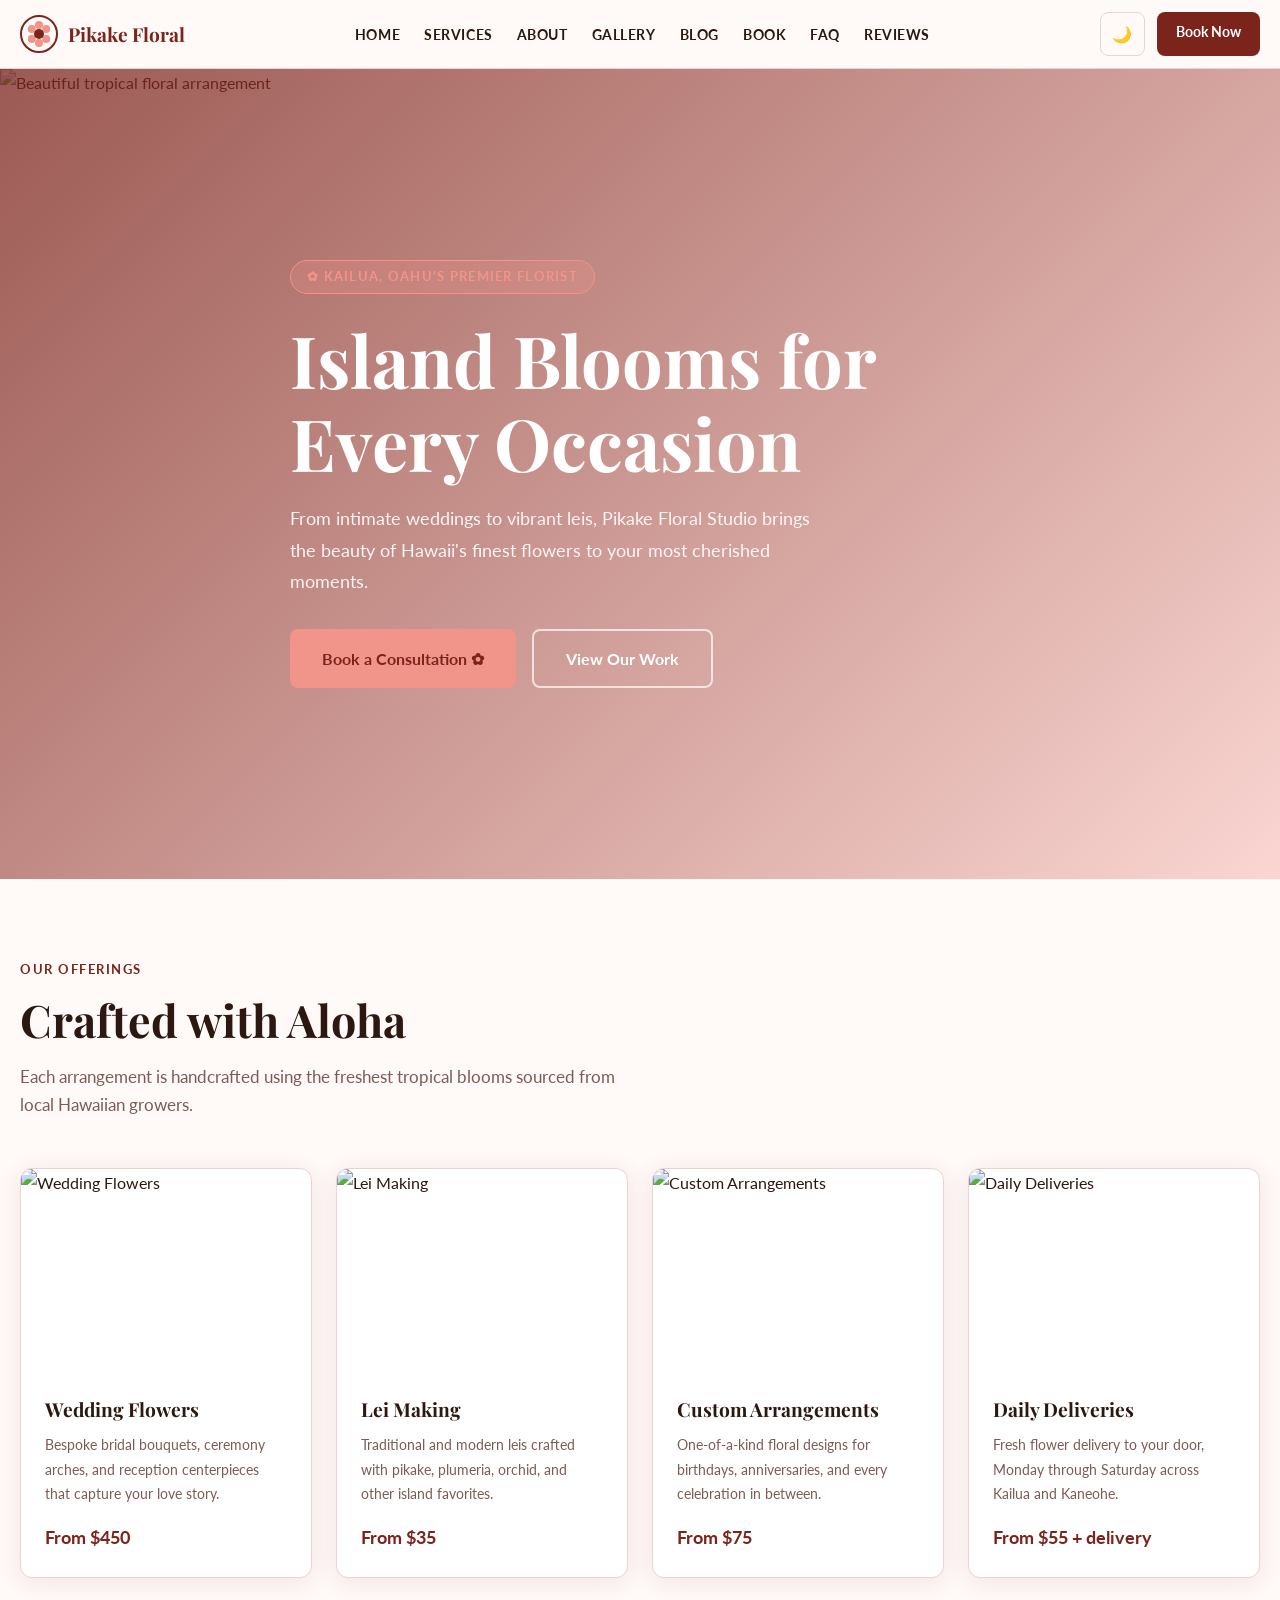
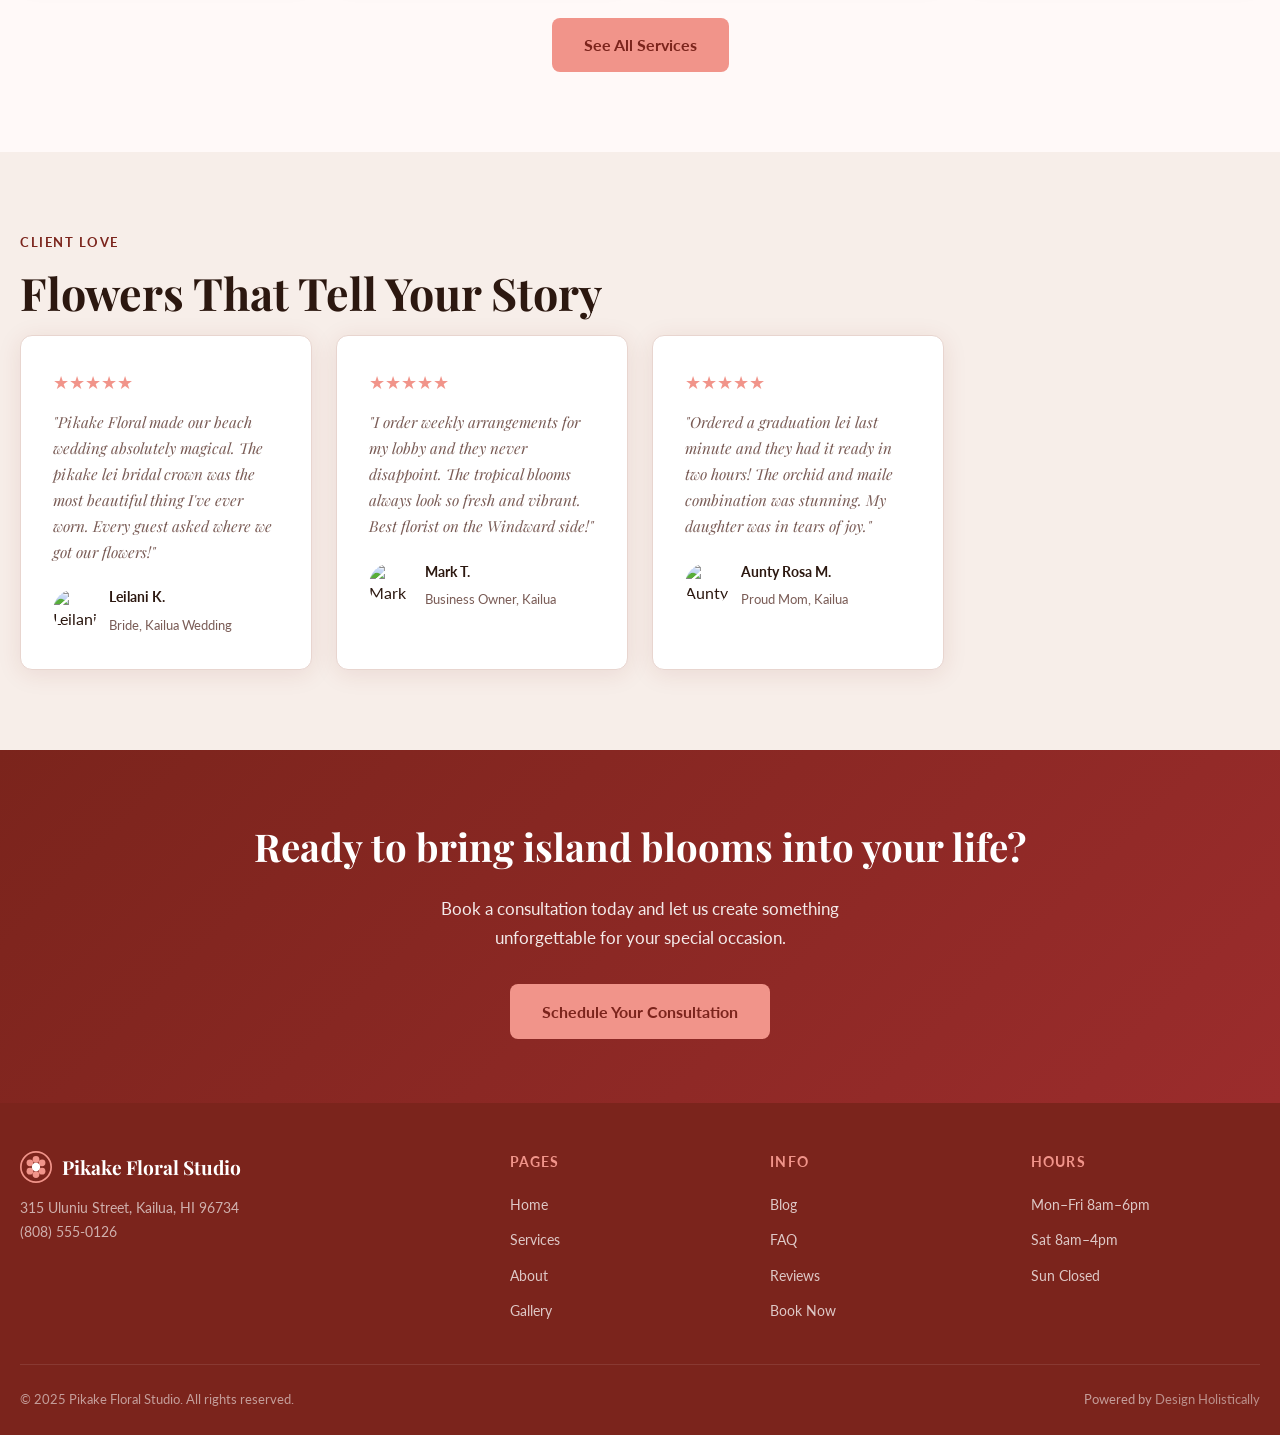
==== index.html @ 060c465a "Initial commit: Pikake Floral Studio — Hawaii sample site (Kailua, Oahu)" ====
<!DOCTYPE html>
<html lang="en" data-theme="light">
<head>
<meta charset="UTF-8"><meta name="viewport" content="width=device-width, initial-scale=1.0">
<title>Pikake Floral Studio — Island Blooms for Every Occasion | Kailua, Oahu</title>
<meta name="description" content="Pikake Floral Studio in Kailua, Oahu creates stunning wedding flowers, custom leis, event florals, and daily arrangements with aloha spirit.">
<meta property="og:title" content="Pikake Floral Studio — Island Blooms for Every Occasion">
<meta property="og:description" content="Custom floral arrangements, wedding flowers, and lei making in Kailua, Oahu.">
<meta property="og:image" content="https://picsum.photos/1200/630?random=101">
<meta property="og:type" content="website">
<link rel="stylesheet" href="css/style.css">
<script type="application/ld+json">{"@context":"https://schema.org","@type":"LocalBusiness","name":"Pikake Floral Studio","description":"Island blooms for every occasion","telephone":"(808) 555-0126","address":{"@type":"PostalAddress","streetAddress":"315 Uluniu Street","addressLocality":"Kailua","addressRegion":"HI","postalCode":"96734"},"url":"https://pikakefloralstudio.com","image":"https://picsum.photos/1200/630?random=101","priceRange":"$$"}</script>
</head>
<body>
<header class="site-header">
  <div class="header-inner">
    <a href="index.html" class="logo-wrap" aria-label="Pikake Floral Studio">
      <svg width="38" height="38" viewBox="0 0 38 38" fill="none" aria-hidden="true">
        <circle cx="19" cy="19" r="18" stroke="#7B241C" stroke-width="2"/>
        <circle cx="19" cy="10" r="4" fill="#F1948A"/>
        <circle cx="26.2" cy="14" r="4" fill="#F1948A"/>
        <circle cx="26.2" cy="24" r="4" fill="#F1948A"/>
        <circle cx="19" cy="28" r="4" fill="#F1948A"/>
        <circle cx="11.8" cy="24" r="4" fill="#F1948A"/>
        <circle cx="11.8" cy="14" r="4" fill="#F1948A"/>
        <circle cx="19" cy="19" r="5" fill="#7B241C"/>
      </svg>
      <span>Pikake Floral</span>
    </a>
    <nav>
      <ul class="nav-links" id="nav-links">
        <li><a href="index.html">Home</a></li>
        <li><a href="services.html">Services</a></li>
        <li><a href="about.html">About</a></li>
        <li><a href="gallery.html">Gallery</a></li>
        <li><a href="blog.html">Blog</a></li>
        <li><a href="booking.html">Book</a></li>
        <li><a href="faq.html">FAQ</a></li>
        <li><a href="reviews.html">Reviews</a></li>
      </ul>
    </nav>
    <div class="header-actions">
      <button id="theme-toggle" class="btn-theme" aria-label="Toggle dark mode">🌙</button>
      <a href="booking.html" class="btn-book">Book Now</a>
      <button class="hamburger" id="hamburger" aria-label="Menu" aria-expanded="false">
        <span></span><span></span><span></span>
      </button>
    </div>
  </div>
</header>

<main>
  <!-- HERO -->
  <section class="hero">
    <div class="hero-bg"><img src="https://picsum.photos/1600/900?random=102" alt="Beautiful tropical floral arrangement"></div>
    <div class="hero-overlay"></div>
    <div class="hero-content">
      <div class="hero-badge">✿ Kailua, Oahu's Premier Florist</div>
      <h1>Island Blooms for Every Occasion</h1>
      <p>From intimate weddings to vibrant leis, Pikake Floral Studio brings the beauty of Hawaii's finest flowers to your most cherished moments.</p>
      <div class="hero-cta">
        <a href="booking.html" class="btn-primary">Book a Consultation ✿</a>
        <a href="gallery.html" class="btn-secondary">View Our Work</a>
      </div>
    </div>
  </section>

  <!-- SERVICES OVERVIEW -->
  <section class="section">
    <div class="section-inner">
      <div class="section-label reveal">Our Offerings</div>
      <h2 class="section-title reveal">Crafted with Aloha</h2>
      <p class="section-sub reveal">Each arrangement is handcrafted using the freshest tropical blooms sourced from local Hawaiian growers.</p>
      <div class="services-grid">
        <div class="service-card reveal">
          <img src="https://picsum.photos/400/200?random=103" alt="Wedding Flowers">
          <div class="service-card-body">
            <h3>Wedding Flowers</h3>
            <p>Bespoke bridal bouquets, ceremony arches, and reception centerpieces that capture your love story.</p>
            <div class="service-price">From $450</div>
          </div>
        </div>
        <div class="service-card reveal">
          <img src="https://picsum.photos/400/200?random=104" alt="Lei Making">
          <div class="service-card-body">
            <h3>Lei Making</h3>
            <p>Traditional and modern leis crafted with pikake, plumeria, orchid, and other island favorites.</p>
            <div class="service-price">From $35</div>
          </div>
        </div>
        <div class="service-card reveal">
          <img src="https://picsum.photos/400/200?random=105" alt="Custom Arrangements">
          <div class="service-card-body">
            <h3>Custom Arrangements</h3>
            <p>One-of-a-kind floral designs for birthdays, anniversaries, and every celebration in between.</p>
            <div class="service-price">From $75</div>
          </div>
        </div>
        <div class="service-card reveal">
          <img src="https://picsum.photos/400/200?random=106" alt="Daily Deliveries">
          <div class="service-card-body">
            <h3>Daily Deliveries</h3>
            <p>Fresh flower delivery to your door, Monday through Saturday across Kailua and Kaneohe.</p>
            <div class="service-price">From $55 + delivery</div>
          </div>
        </div>
      </div>
      <div style="text-align:center;margin-top:2.5rem;"><a href="services.html" class="btn-primary" style="display:inline-flex;">See All Services</a></div>
    </div>
  </section>

  <!-- TESTIMONIALS -->
  <section class="section section-alt">
    <div class="section-inner">
      <div class="section-label reveal">Client Love</div>
      <h2 class="section-title reveal">Flowers That Tell Your Story</h2>
      <div class="testimonials-grid">
        <div class="testimonial-card reveal">
          <div class="stars">★★★★★</div>
          <p class="testimonial-text">"Pikake Floral made our beach wedding absolutely magical. The pikake lei bridal crown was the most beautiful thing I've ever worn. Every guest asked where we got our flowers!"</p>
          <div class="testimonial-author">
            <img src="https://picsum.photos/44/44?random=107" alt="Leilani K.">
            <div><strong>Leilani K.</strong><span>Bride, Kailua Wedding</span></div>
          </div>
        </div>
        <div class="testimonial-card reveal">
          <div class="stars">★★★★★</div>
          <p class="testimonial-text">"I order weekly arrangements for my lobby and they never disappoint. The tropical blooms always look so fresh and vibrant. Best florist on the Windward side!"</p>
          <div class="testimonial-author">
            <img src="https://picsum.photos/44/44?random=108" alt="Mark T.">
            <div><strong>Mark T.</strong><span>Business Owner, Kailua</span></div>
          </div>
        </div>
        <div class="testimonial-card reveal">
          <div class="stars">★★★★★</div>
          <p class="testimonial-text">"Ordered a graduation lei last minute and they had it ready in two hours! The orchid and maile combination was stunning. My daughter was in tears of joy."</p>
          <div class="testimonial-author">
            <img src="https://picsum.photos/44/44?random=109" alt="Aunty Rosa">
            <div><strong>Aunty Rosa M.</strong><span>Proud Mom, Kailua</span></div>
          </div>
        </div>
      </div>
    </div>
  </section>

  <!-- CTA -->
  <div class="cta-banner">
    <h2>Ready to bring island blooms into your life?</h2>
    <p>Book a consultation today and let us create something unforgettable for your special occasion.</p>
    <a href="booking.html" class="btn-primary">Schedule Your Consultation</a>
  </div>
</main>

<footer class="site-footer">
  <div class="footer-inner">
    <div class="footer-brand">
      <div class="logo-wrap" style="color:#fff;">
        <svg width="32" height="32" viewBox="0 0 38 38" fill="none"><circle cx="19" cy="19" r="18" stroke="#F1948A" stroke-width="2"/><circle cx="19" cy="10" r="4" fill="#F1948A"/><circle cx="26.2" cy="14" r="4" fill="#F1948A"/><circle cx="26.2" cy="24" r="4" fill="#F1948A"/><circle cx="19" cy="28" r="4" fill="#F1948A"/><circle cx="11.8" cy="24" r="4" fill="#F1948A"/><circle cx="11.8" cy="14" r="4" fill="#F1948A"/><circle cx="19" cy="19" r="5" fill="#fff"/></svg>
        Pikake Floral Studio
      </div>
      <p>315 Uluniu Street, Kailua, HI 96734<br>(808) 555-0126</p>
    </div>
    <div class="footer-col"><h4>Pages</h4><ul>
      <li><a href="index.html">Home</a></li>
      <li><a href="services.html">Services</a></li>
      <li><a href="about.html">About</a></li>
      <li><a href="gallery.html">Gallery</a></li>
    </ul></div>
    <div class="footer-col"><h4>Info</h4><ul>
      <li><a href="blog.html">Blog</a></li>
      <li><a href="faq.html">FAQ</a></li>
      <li><a href="reviews.html">Reviews</a></li>
      <li><a href="booking.html">Book Now</a></li>
    </ul></div>
    <div class="footer-col"><h4>Hours</h4><ul>
      <li><a href="#">Mon–Fri 8am–6pm</a></li>
      <li><a href="#">Sat 8am–4pm</a></li>
      <li><a href="#">Sun Closed</a></li>
    </ul></div>
  </div>
  <div class="footer-bottom">
    <span>© 2025 Pikake Floral Studio. All rights reserved.</span>
    <span>Powered by <a href="https://designholistically.com" target="_blank" rel="noopener">Design Holistically</a></span>
  </div>
</footer>
<button class="back-to-top" id="back-to-top" aria-label="Back to top">↑</button>
<script src="js/main.js"></script>
</body>
</html>
---- css/style.css ----
@import url('https://fonts.googleapis.com/css2?family=Playfair+Display:ital,wght@0,400;0,600;0,700;1,400&family=Lato:wght@300;400;700&display=swap');

:root {
  --primary: #7B241C;
  --accent: #F1948A;
  --bg: #FFF9F8;
  --bg2: #F7EEE9;
  --text: #2C1810;
  --text-muted: #7A5C56;
  --border: #E8D5CF;
  --white: #ffffff;
  --shadow: 0 4px 24px rgba(123,36,28,0.10);
  --radius: 12px;
  --font-heading: 'Playfair Display', serif;
  --font-body: 'Lato', sans-serif;
  --transition: all 0.3s ease;
}
[data-theme="dark"] {
  --bg: #1A0E0C;
  --bg2: #2A1814;
  --text: #F5E6E0;
  --text-muted: #C9A09A;
  --border: #4A2820;
  --white: #2A1814;
  --shadow: 0 4px 24px rgba(0,0,0,0.4);
}
*, *::before, *::after { box-sizing: border-box; margin: 0; padding: 0; }
html { scroll-behavior: smooth; font-size: 16px; }
body { font-family: var(--font-body); background: var(--bg); color: var(--text); line-height: 1.7; transition: background 0.3s, color 0.3s; }
img { max-width: 100%; display: block; }
a { color: var(--primary); text-decoration: none; }

/* HEADER */
.site-header { position: sticky; top: 0; z-index: 100; background: rgba(255,249,248,0.85); backdrop-filter: blur(12px); border-bottom: 1px solid var(--border); padding: 0 1.25rem; }
[data-theme="dark"] .site-header { background: rgba(26,14,12,0.85); }
.header-inner { max-width: 1280px; margin: 0 auto; display: flex; align-items: center; justify-content: space-between; height: 68px; }
.logo-wrap { display: flex; align-items: center; gap: 0.6rem; font-family: var(--font-heading); font-size: 1.2rem; font-weight: 700; color: var(--primary); }
.nav-links { display: flex; gap: 1.5rem; list-style: none; }
.nav-links a { font-size: 0.9rem; font-weight: 700; color: var(--text); letter-spacing: 0.04em; text-transform: uppercase; transition: color 0.2s; }
.nav-links a:hover { color: var(--primary); }
.header-actions { display: flex; align-items: center; gap: 0.75rem; }
.btn-theme { background: none; border: 1px solid var(--border); border-radius: 8px; padding: 0.4rem 0.7rem; cursor: pointer; color: var(--text); font-size: 1rem; min-width: 44px; min-height: 44px; transition: var(--transition); }
.btn-theme:hover { background: var(--bg2); }
.btn-book { background: var(--primary); color: #fff; border: none; border-radius: 8px; padding: 0.5rem 1.2rem; font-weight: 700; cursor: pointer; font-size: 0.9rem; min-height: 44px; transition: var(--transition); }
.btn-book:hover { background: var(--accent); color: var(--primary); }
.hamburger { display: none; flex-direction: column; gap: 5px; background: none; border: none; cursor: pointer; padding: 0.5rem; min-width: 44px; min-height: 44px; justify-content: center; align-items: center; }
.hamburger span { width: 24px; height: 2px; background: var(--text); border-radius: 2px; transition: var(--transition); }
@media (max-width: 768px) {
  .nav-links { display: none; flex-direction: column; position: absolute; top: 68px; left: 0; right: 0; background: var(--bg); border-bottom: 1px solid var(--border); padding: 1rem 1.25rem; gap: 0.5rem; }
  .nav-links.open { display: flex; }
  .hamburger { display: flex; }
  .btn-book { display: none; }
}

/* HERO */
.hero { position: relative; min-height: 90vh; display: flex; align-items: center; overflow: hidden; }
.hero-bg { position: absolute; inset: 0; }
.hero-bg img { width: 100%; height: 100%; object-fit: cover; }
.hero-overlay { position: absolute; inset: 0; background: linear-gradient(135deg, rgba(123,36,28,0.75) 0%, rgba(241,148,138,0.35) 100%); }
.hero-content { position: relative; z-index: 2; max-width: 1280px; margin: 0 auto; padding: 4rem 1.25rem; }
.hero-badge { display: inline-block; background: rgba(241,148,138,0.25); color: var(--accent); border: 1px solid var(--accent); border-radius: 20px; padding: 0.3rem 1rem; font-size: 0.8rem; font-weight: 700; letter-spacing: 0.1em; text-transform: uppercase; margin-bottom: 1.5rem; }
.hero h1 { font-family: var(--font-heading); font-size: clamp(2.5rem, 6vw, 4.5rem); font-weight: 700; color: #fff; line-height: 1.15; margin-bottom: 1.25rem; max-width: 700px; }
.hero p { font-size: 1.15rem; color: rgba(255,255,255,0.9); max-width: 520px; margin-bottom: 2rem; }
.hero-cta { display: flex; gap: 1rem; flex-wrap: wrap; }
.btn-primary { background: var(--accent); color: var(--primary); border: none; border-radius: 8px; padding: 0.85rem 2rem; font-weight: 700; font-size: 1rem; cursor: pointer; transition: var(--transition); min-height: 44px; display: inline-flex; align-items: center; gap: 0.5rem; }
.btn-primary:hover { background: #fff; }
.btn-secondary { background: transparent; color: #fff; border: 2px solid rgba(255,255,255,0.7); border-radius: 8px; padding: 0.85rem 2rem; font-weight: 700; font-size: 1rem; cursor: pointer; transition: var(--transition); min-height: 44px; display: inline-flex; align-items: center; }
.btn-secondary:hover { background: rgba(255,255,255,0.15); }

/* SECTIONS */
.section { padding: 5rem 1.25rem; }
.section-inner { max-width: 1280px; margin: 0 auto; }
.section-label { font-size: 0.8rem; font-weight: 700; letter-spacing: 0.12em; text-transform: uppercase; color: var(--primary); margin-bottom: 0.75rem; }
.section-title { font-family: var(--font-heading); font-size: clamp(1.8rem, 4vw, 2.8rem); font-weight: 700; color: var(--text); line-height: 1.2; margin-bottom: 1rem; }
.section-sub { font-size: 1.05rem; color: var(--text-muted); max-width: 600px; margin-bottom: 3rem; }
.section-alt { background: var(--bg2); }

/* SERVICE CARDS */
.services-grid { display: grid; grid-template-columns: repeat(auto-fill, minmax(280px, 1fr)); gap: 1.5rem; }
.service-card { background: var(--white); border: 1px solid var(--border); border-radius: var(--radius); overflow: hidden; transition: var(--transition); box-shadow: var(--shadow); }
.service-card:hover { transform: translateY(-4px); box-shadow: 0 12px 40px rgba(123,36,28,0.15); }
.service-card img { width: 100%; height: 200px; object-fit: cover; }
.service-card-body { padding: 1.5rem; }
.service-card h3 { font-family: var(--font-heading); font-size: 1.2rem; color: var(--text); margin-bottom: 0.5rem; }
.service-card p { font-size: 0.9rem; color: var(--text-muted); margin-bottom: 1rem; }
.service-price { font-size: 1.1rem; font-weight: 700; color: var(--primary); }

/* TESTIMONIALS */
.testimonials-grid { display: grid; grid-template-columns: repeat(auto-fill, minmax(280px, 1fr)); gap: 1.5rem; }
.testimonial-card { background: var(--white); border: 1px solid var(--border); border-radius: var(--radius); padding: 2rem; box-shadow: var(--shadow); }
.stars { color: var(--accent); font-size: 1.1rem; margin-bottom: 0.75rem; }
.testimonial-text { font-style: italic; color: var(--text-muted); font-size: 0.95rem; margin-bottom: 1.25rem; font-family: var(--font-heading); }
.testimonial-author { display: flex; align-items: center; gap: 0.75rem; }
.testimonial-author img { width: 44px; height: 44px; border-radius: 50%; object-fit: cover; }
.testimonial-author strong { display: block; font-size: 0.9rem; color: var(--text); }
.testimonial-author span { font-size: 0.8rem; color: var(--text-muted); }

/* CTA BANNER */
.cta-banner { background: linear-gradient(135deg, var(--primary), #9B2C2C); color: #fff; padding: 4rem 1.25rem; text-align: center; }
.cta-banner h2 { font-family: var(--font-heading); font-size: clamp(1.8rem, 3vw, 2.5rem); margin-bottom: 1rem; }
.cta-banner p { font-size: 1.05rem; opacity: 0.9; margin-bottom: 2rem; max-width: 500px; margin-left: auto; margin-right: auto; }

/* GALLERY */
.gallery-grid { display: grid; grid-template-columns: repeat(2, 1fr); gap: 1rem; }
@media (min-width: 768px) { .gallery-grid { grid-template-columns: repeat(3, 1fr); } }
@media (min-width: 1280px) { .gallery-grid { grid-template-columns: repeat(4, 1fr); } }
.gallery-item { border-radius: var(--radius); overflow: hidden; aspect-ratio: 1; cursor: pointer; }
.gallery-item img { width: 100%; height: 100%; object-fit: cover; transition: transform 0.4s; }
.gallery-item:hover img { transform: scale(1.05); }

/* BLOG */
.blog-grid { display: grid; grid-template-columns: repeat(auto-fill, minmax(300px, 1fr)); gap: 1.5rem; }
.blog-card { background: var(--white); border: 1px solid var(--border); border-radius: var(--radius); overflow: hidden; transition: var(--transition); box-shadow: var(--shadow); }
.blog-card:hover { transform: translateY(-3px); }
.blog-card img { width: 100%; height: 200px; object-fit: cover; }
.blog-card-body { padding: 1.5rem; }
.blog-tag { font-size: 0.75rem; font-weight: 700; letter-spacing: 0.1em; text-transform: uppercase; color: var(--primary); margin-bottom: 0.5rem; }
.blog-card h3 { font-family: var(--font-heading); font-size: 1.1rem; color: var(--text); margin-bottom: 0.5rem; line-height: 1.3; }
.blog-card p { font-size: 0.9rem; color: var(--text-muted); margin-bottom: 1rem; }
.blog-meta { font-size: 0.8rem; color: var(--text-muted); }
.read-more { color: var(--primary); font-weight: 700; font-size: 0.9rem; }
.read-more:hover { color: var(--accent); }

/* BLOG POST */
.blog-post { max-width: 760px; margin: 0 auto; padding: 3rem 1.25rem; }
.blog-post h1 { font-family: var(--font-heading); font-size: clamp(1.8rem, 4vw, 2.8rem); color: var(--text); margin-bottom: 1rem; line-height: 1.25; }
.blog-post .meta { font-size: 0.85rem; color: var(--text-muted); margin-bottom: 2rem; }
.blog-post img { border-radius: var(--radius); margin: 2rem 0; width: 100%; height: 400px; object-fit: cover; }
.blog-post h2 { font-family: var(--font-heading); font-size: 1.6rem; color: var(--text); margin: 2rem 0 0.75rem; }
.blog-post p { font-size: 1.05rem; color: var(--text-muted); margin-bottom: 1.25rem; }
.blog-post ul { margin: 1rem 0 1.5rem 1.5rem; color: var(--text-muted); }
.blog-post ul li { margin-bottom: 0.5rem; }

/* BOOKING FORM */
.booking-section { max-width: 680px; margin: 0 auto; padding: 3rem 1.25rem; }
.step-indicator { display: flex; gap: 0.5rem; margin-bottom: 2.5rem; }
.step { flex: 1; height: 4px; border-radius: 2px; background: var(--border); transition: var(--transition); }
.step.active { background: var(--primary); }
.step.done { background: var(--accent); }
.form-group { margin-bottom: 1.5rem; }
.form-group label { display: block; font-weight: 700; font-size: 0.9rem; margin-bottom: 0.5rem; color: var(--text); }
.form-group input, .form-group select, .form-group textarea { width: 100%; padding: 0.75rem 1rem; border: 1px solid var(--border); border-radius: 8px; font-family: var(--font-body); font-size: 1rem; background: var(--bg); color: var(--text); transition: border-color 0.2s; min-height: 44px; }
.form-group input:focus, .form-group select:focus, .form-group textarea:focus { outline: none; border-color: var(--primary); }
.form-group textarea { min-height: 120px; resize: vertical; }
.form-nav { display: flex; gap: 1rem; justify-content: space-between; margin-top: 2rem; }
.booking-step { display: none; }
.booking-step.active { display: block; }
.service-option { border: 2px solid var(--border); border-radius: var(--radius); padding: 1.25rem; cursor: pointer; transition: var(--transition); margin-bottom: 0.75rem; }
.service-option:hover, .service-option.selected { border-color: var(--primary); background: rgba(123,36,28,0.05); }
.service-option h3 { font-family: var(--font-heading); font-size: 1rem; color: var(--text); }
.service-option p { font-size: 0.85rem; color: var(--text-muted); }
.confirmation-box { background: var(--bg2); border: 1px solid var(--border); border-radius: var(--radius); padding: 2rem; text-align: center; }
.confirmation-box .check { font-size: 3rem; margin-bottom: 1rem; }
.confirmation-box h2 { font-family: var(--font-heading); font-size: 1.8rem; color: var(--primary); margin-bottom: 0.5rem; }

/* ADMIN */
.admin-login { max-width: 400px; margin: 6rem auto; padding: 0 1.25rem; }
.admin-card { background: var(--white); border: 1px solid var(--border); border-radius: var(--radius); padding: 2.5rem; box-shadow: var(--shadow); }
.admin-card h1 { font-family: var(--font-heading); font-size: 1.8rem; color: var(--text); margin-bottom: 0.5rem; }
.admin-card p { font-size: 0.9rem; color: var(--text-muted); margin-bottom: 2rem; }
.admin-dash { display: none; max-width: 1200px; margin: 0 auto; padding: 2rem 1.25rem; }
.stats-grid { display: grid; grid-template-columns: repeat(2, 1fr); gap: 1rem; margin-bottom: 2rem; }
@media (min-width: 768px) { .stats-grid { grid-template-columns: repeat(4, 1fr); } }
.stat-card { background: var(--white); border: 1px solid var(--border); border-radius: var(--radius); padding: 1.5rem; text-align: center; box-shadow: var(--shadow); }
.stat-card .stat-num { font-family: var(--font-heading); font-size: 2.2rem; font-weight: 700; color: var(--primary); }
.stat-card .stat-label { font-size: 0.85rem; color: var(--text-muted); margin-top: 0.25rem; }
.admin-table-wrap { background: var(--white); border: 1px solid var(--border); border-radius: var(--radius); padding: 1.5rem; box-shadow: var(--shadow); margin-bottom: 1.5rem; overflow-x: auto; }
.admin-table-wrap h2 { font-family: var(--font-heading); font-size: 1.2rem; margin-bottom: 1rem; color: var(--text); }
table { width: 100%; border-collapse: collapse; font-size: 0.9rem; }
th { text-align: left; padding: 0.6rem 0.75rem; background: var(--bg2); font-weight: 700; font-size: 0.8rem; text-transform: uppercase; letter-spacing: 0.05em; color: var(--text-muted); }
td { padding: 0.7rem 0.75rem; border-top: 1px solid var(--border); color: var(--text); }
.badge { display: inline-block; padding: 0.2rem 0.6rem; border-radius: 12px; font-size: 0.75rem; font-weight: 700; }
.badge-green { background: #D1FAE5; color: #065F46; }
.badge-yellow { background: #FEF3C7; color: #92400E; }
.badge-red { background: #FEE2E2; color: #991B1B; }

/* FAQ */
.faq-list { max-width: 760px; margin: 0 auto; }
.faq-item { border-bottom: 1px solid var(--border); }
.faq-question { width: 100%; background: none; border: none; text-align: left; padding: 1.25rem 0; font-family: var(--font-heading); font-size: 1.05rem; color: var(--text); cursor: pointer; display: flex; justify-content: space-between; align-items: center; gap: 1rem; min-height: 44px; }
.faq-question:hover { color: var(--primary); }
.faq-icon { font-size: 1.2rem; color: var(--primary); flex-shrink: 0; transition: transform 0.3s; }
.faq-answer { font-size: 0.95rem; color: var(--text-muted); padding-bottom: 1.25rem; display: none; }
.faq-answer.open { display: block; }
.faq-icon.open { transform: rotate(45deg); }

/* REVIEWS */
.reviews-grid { display: grid; grid-template-columns: repeat(auto-fill, minmax(280px, 1fr)); gap: 1.5rem; }
.review-card { background: var(--white); border: 1px solid var(--border); border-radius: var(--radius); padding: 1.75rem; box-shadow: var(--shadow); }

/* ABOUT */
.team-grid { display: grid; grid-template-columns: repeat(auto-fill, minmax(220px, 1fr)); gap: 1.5rem; }
.team-card { text-align: center; }
.team-card img { width: 120px; height: 120px; border-radius: 50%; margin: 0 auto 1rem; object-fit: cover; border: 3px solid var(--accent); }
.team-card h3 { font-family: var(--font-heading); font-size: 1rem; color: var(--text); }
.team-card p { font-size: 0.85rem; color: var(--text-muted); }
.values-grid { display: grid; grid-template-columns: repeat(auto-fill, minmax(220px, 1fr)); gap: 1.5rem; margin-top: 2rem; }
.value-card { background: var(--white); border: 1px solid var(--border); border-radius: var(--radius); padding: 1.75rem; text-align: center; box-shadow: var(--shadow); }
.value-icon { font-size: 2rem; margin-bottom: 0.75rem; }
.value-card h3 { font-family: var(--font-heading); font-size: 1.05rem; color: var(--text); margin-bottom: 0.5rem; }
.value-card p { font-size: 0.9rem; color: var(--text-muted); }

/* FOOTER */
.site-footer { background: var(--primary); color: rgba(255,255,255,0.85); padding: 3rem 1.25rem 1.5rem; }
.footer-inner { max-width: 1280px; margin: 0 auto; display: grid; grid-template-columns: 1fr; gap: 2rem; }
@media (min-width: 768px) { .footer-inner { grid-template-columns: 2fr 1fr 1fr 1fr; } }
.footer-brand p { font-size: 0.9rem; opacity: 0.75; margin-top: 0.75rem; max-width: 280px; }
.footer-col h4 { font-weight: 700; font-size: 0.85rem; letter-spacing: 0.08em; text-transform: uppercase; color: var(--accent); margin-bottom: 1rem; }
.footer-col ul { list-style: none; }
.footer-col ul li { margin-bottom: 0.5rem; }
.footer-col ul li a { color: rgba(255,255,255,0.75); font-size: 0.9rem; transition: color 0.2s; }
.footer-col ul li a:hover { color: #fff; }
.footer-bottom { max-width: 1280px; margin: 2rem auto 0; padding-top: 1.5rem; border-top: 1px solid rgba(255,255,255,0.15); display: flex; flex-wrap: wrap; justify-content: space-between; gap: 0.5rem; font-size: 0.8rem; opacity: 0.65; }
.footer-bottom a { color: rgba(255,255,255,0.75); }

/* BACK TO TOP */
.back-to-top { position: fixed; bottom: 1.5rem; right: 1.5rem; width: 44px; height: 44px; background: var(--primary); color: #fff; border: none; border-radius: 50%; cursor: pointer; font-size: 1.2rem; display: flex; align-items: center; justify-content: center; box-shadow: 0 4px 16px rgba(0,0,0,0.2); opacity: 0; pointer-events: none; transition: var(--transition); z-index: 90; }
.back-to-top.visible { opacity: 1; pointer-events: all; }

/* ANIMATIONS */
.reveal { opacity: 0; transform: translateY(28px); transition: opacity 0.6s ease, transform 0.6s ease; }
.reveal.visible { opacity: 1; transform: none; }

/* PAGE HERO (inner pages) */
.page-hero { background: linear-gradient(135deg, var(--primary) 0%, #9B2C2C 100%); color: #fff; padding: 5rem 1.25rem 3rem; }
.page-hero h1 { font-family: var(--font-heading); font-size: clamp(2rem, 4vw, 3rem); margin-bottom: 0.75rem; }
.page-hero p { font-size: 1.05rem; opacity: 0.85; max-width: 560px; }
.breadcrumb { font-size: 0.85rem; opacity: 0.7; margin-bottom: 1rem; }
.breadcrumb a { color: rgba(255,255,255,0.8); }
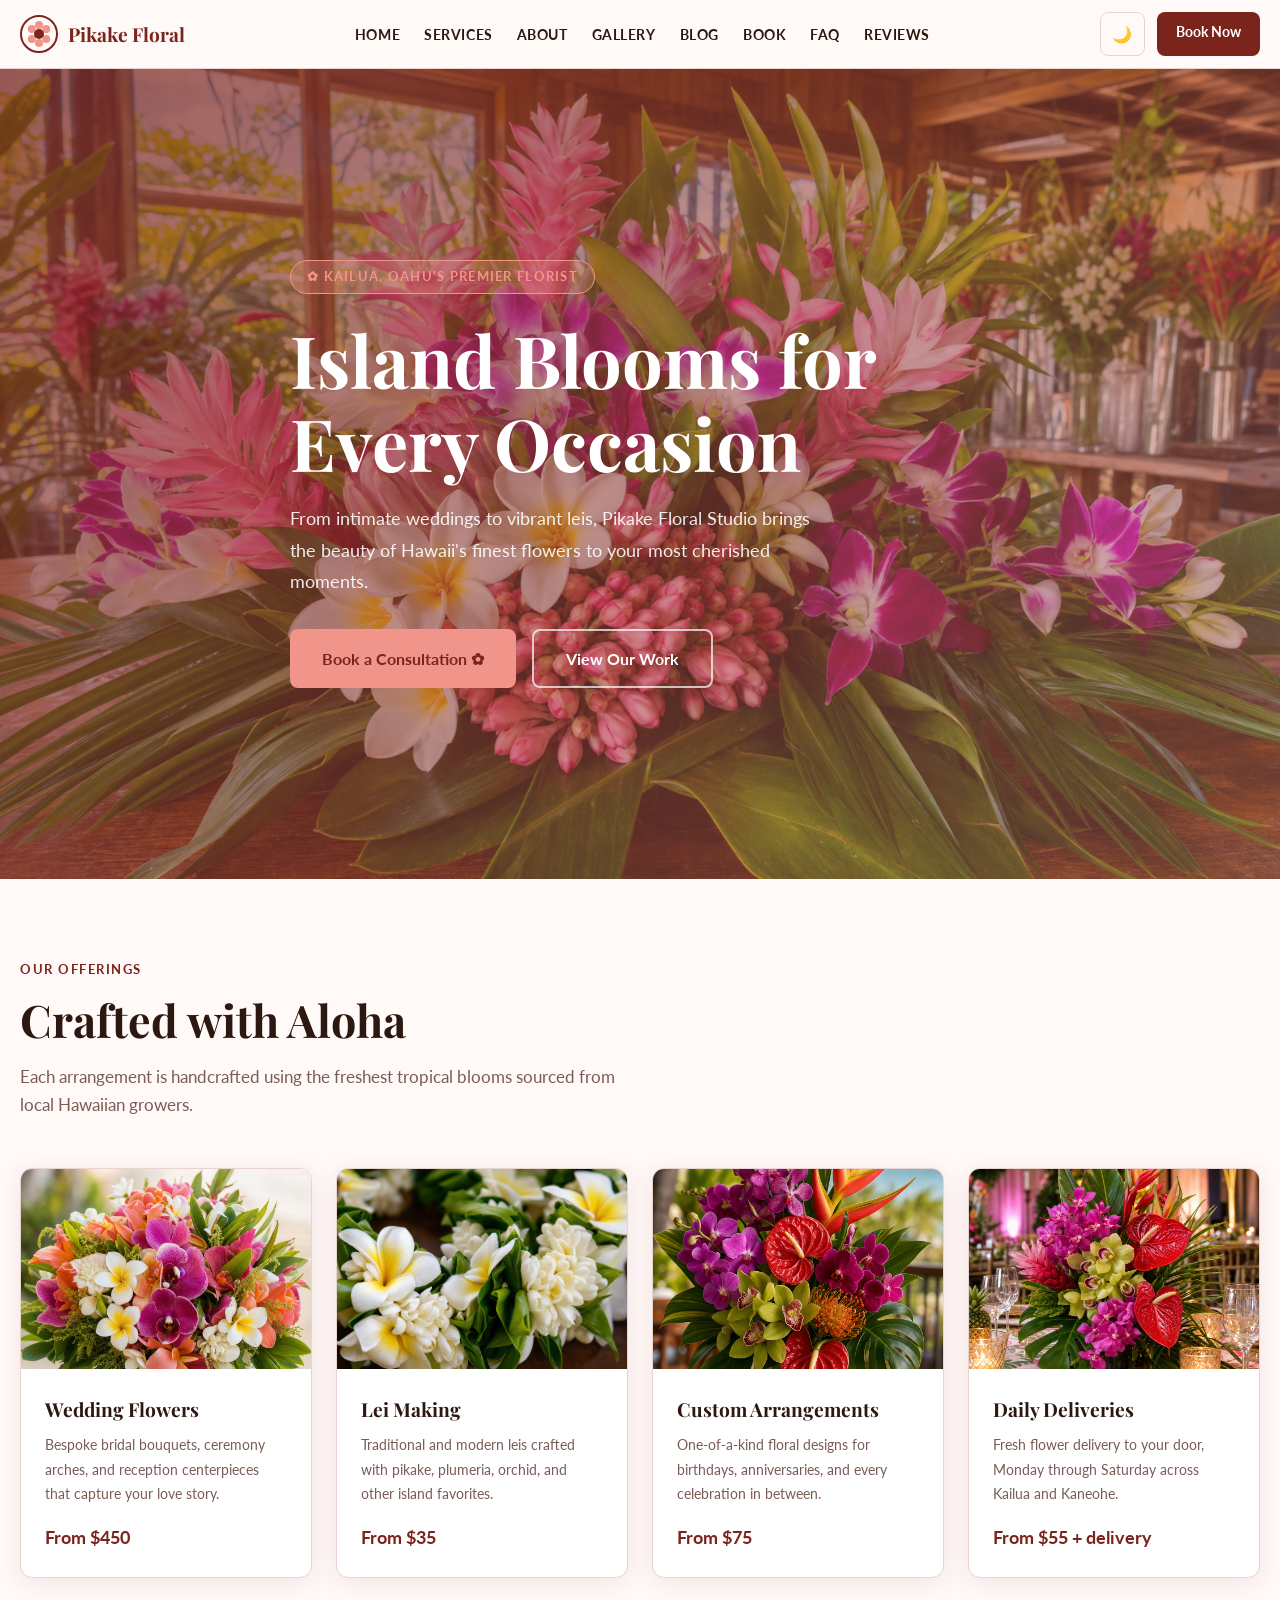
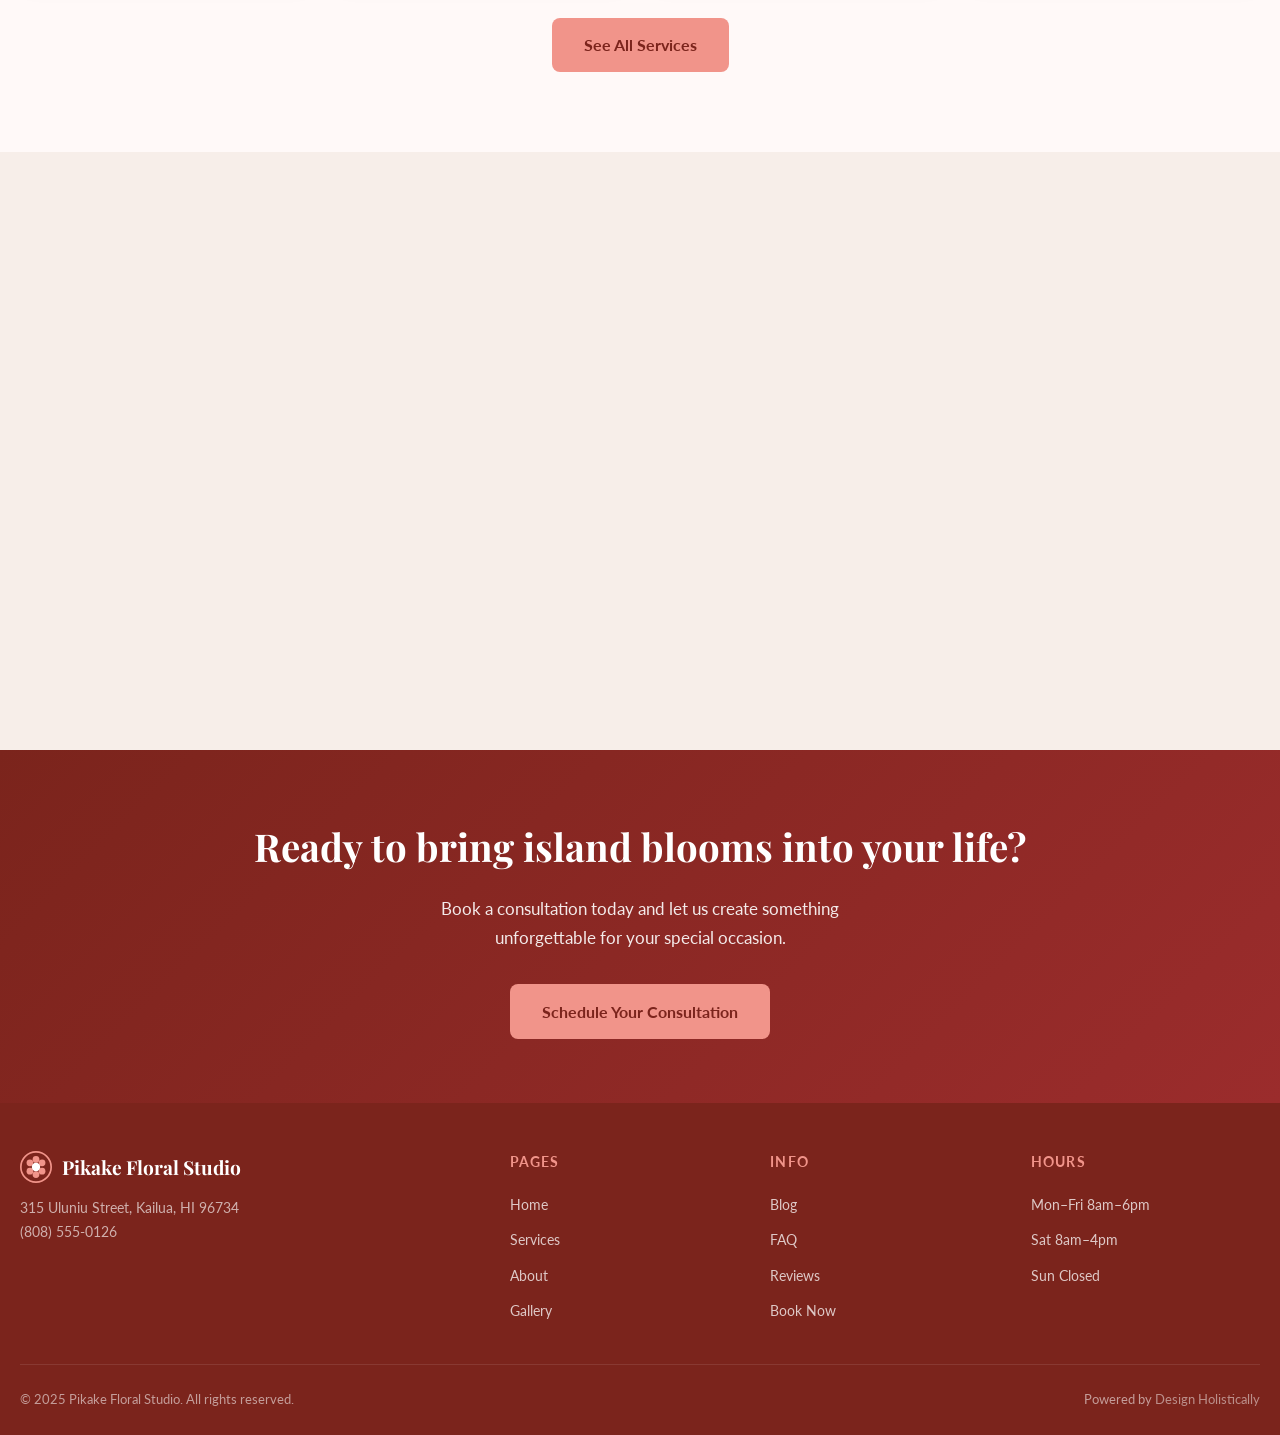
==== commit cdbf9c9e: "Initial commit: Pikake Floral Studio — Hawaii sample site (Kailua, Oahu)" ====
--- a/index.html
+++ b/index.html
@@ -6,10 +6,10 @@
 <meta name="description" content="Pikake Floral Studio in Kailua, Oahu creates stunning wedding flowers, custom leis, event florals, and daily arrangements with aloha spirit.">
 <meta property="og:title" content="Pikake Floral Studio — Island Blooms for Every Occasion">
 <meta property="og:description" content="Custom floral arrangements, wedding flowers, and lei making in Kailua, Oahu.">
-<meta property="og:image" content="https://picsum.photos/1200/630?random=101">
+<meta property="og:image" content="images/hero.png">
 <meta property="og:type" content="website">
 <link rel="stylesheet" href="css/style.css">
-<script type="application/ld+json">{"@context":"https://schema.org","@type":"LocalBusiness","name":"Pikake Floral Studio","description":"Island blooms for every occasion","telephone":"(808) 555-0126","address":{"@type":"PostalAddress","streetAddress":"315 Uluniu Street","addressLocality":"Kailua","addressRegion":"HI","postalCode":"96734"},"url":"https://pikakefloralstudio.com","image":"https://picsum.photos/1200/630?random=101","priceRange":"$$"}</script>
+<script type="application/ld+json">{"@context":"https://schema.org","@type":"LocalBusiness","name":"Pikake Floral Studio","description":"Island blooms for every occasion","telephone":"(808) 555-0126","address":{"@type":"PostalAddress","streetAddress":"315 Uluniu Street","addressLocality":"Kailua","addressRegion":"HI","postalCode":"96734"},"url":"https://pikakefloralstudio.com","image":"images/hero.png","priceRange":"$$"}</script>
 </head>
 <body>
 <header class="site-header">
@@ -52,7 +52,7 @@
 <main>
   <!-- HERO -->
   <section class="hero">
-    <div class="hero-bg"><img src="https://picsum.photos/1600/900?random=102" alt="Beautiful tropical floral arrangement"></div>
+    <div class="hero-bg"><img src="images/hero.png" alt="Beautiful tropical floral arrangement"></div>
     <div class="hero-overlay"></div>
     <div class="hero-content">
       <div class="hero-badge">✿ Kailua, Oahu's Premier Florist</div>
@@ -73,7 +73,7 @@
       <p class="section-sub reveal">Each arrangement is handcrafted using the freshest tropical blooms sourced from local Hawaiian growers.</p>
       <div class="services-grid">
         <div class="service-card reveal">
-          <img src="https://picsum.photos/400/200?random=103" alt="Wedding Flowers">
+          <img src="images/service-wedding.png" alt="Wedding Flowers">
           <div class="service-card-body">
             <h3>Wedding Flowers</h3>
             <p>Bespoke bridal bouquets, ceremony arches, and reception centerpieces that capture your love story.</p>
@@ -81,7 +81,7 @@
           </div>
         </div>
         <div class="service-card reveal">
-          <img src="https://picsum.photos/400/200?random=104" alt="Lei Making">
+          <img src="images/service-lei.png" alt="Lei Making">
           <div class="service-card-body">
             <h3>Lei Making</h3>
             <p>Traditional and modern leis crafted with pikake, plumeria, orchid, and other island favorites.</p>
@@ -89,7 +89,7 @@
           </div>
         </div>
         <div class="service-card reveal">
-          <img src="https://picsum.photos/400/200?random=105" alt="Custom Arrangements">
+          <img src="images/service-arrangements.png" alt="Custom Arrangements">
           <div class="service-card-body">
             <h3>Custom Arrangements</h3>
             <p>One-of-a-kind floral designs for birthdays, anniversaries, and every celebration in between.</p>
@@ -97,7 +97,7 @@
           </div>
         </div>
         <div class="service-card reveal">
-          <img src="https://picsum.photos/400/200?random=106" alt="Daily Deliveries">
+          <img src="images/service-events.png" alt="Daily Deliveries">
           <div class="service-card-body">
             <h3>Daily Deliveries</h3>
             <p>Fresh flower delivery to your door, Monday through Saturday across Kailua and Kaneohe.</p>
@@ -119,7 +119,7 @@
           <div class="stars">★★★★★</div>
           <p class="testimonial-text">"Pikake Floral made our beach wedding absolutely magical. The pikake lei bridal crown was the most beautiful thing I've ever worn. Every guest asked where we got our flowers!"</p>
           <div class="testimonial-author">
-            <img src="https://picsum.photos/44/44?random=107" alt="Leilani K.">
+            <img src="images/avatar-1.png" alt="Leilani K.">
             <div><strong>Leilani K.</strong><span>Bride, Kailua Wedding</span></div>
           </div>
         </div>
@@ -127,7 +127,7 @@
           <div class="stars">★★★★★</div>
           <p class="testimonial-text">"I order weekly arrangements for my lobby and they never disappoint. The tropical blooms always look so fresh and vibrant. Best florist on the Windward side!"</p>
           <div class="testimonial-author">
-            <img src="https://picsum.photos/44/44?random=108" alt="Mark T.">
+            <img src="images/avatar-2.png" alt="Mark T.">
             <div><strong>Mark T.</strong><span>Business Owner, Kailua</span></div>
           </div>
         </div>
@@ -135,7 +135,7 @@
           <div class="stars">★★★★★</div>
           <p class="testimonial-text">"Ordered a graduation lei last minute and they had it ready in two hours! The orchid and maile combination was stunning. My daughter was in tears of joy."</p>
           <div class="testimonial-author">
-            <img src="https://picsum.photos/44/44?random=109" alt="Aunty Rosa">
+            <img src="images/avatar-3.png" alt="Aunty Rosa">
             <div><strong>Aunty Rosa M.</strong><span>Proud Mom, Kailua</span></div>
           </div>
         </div>
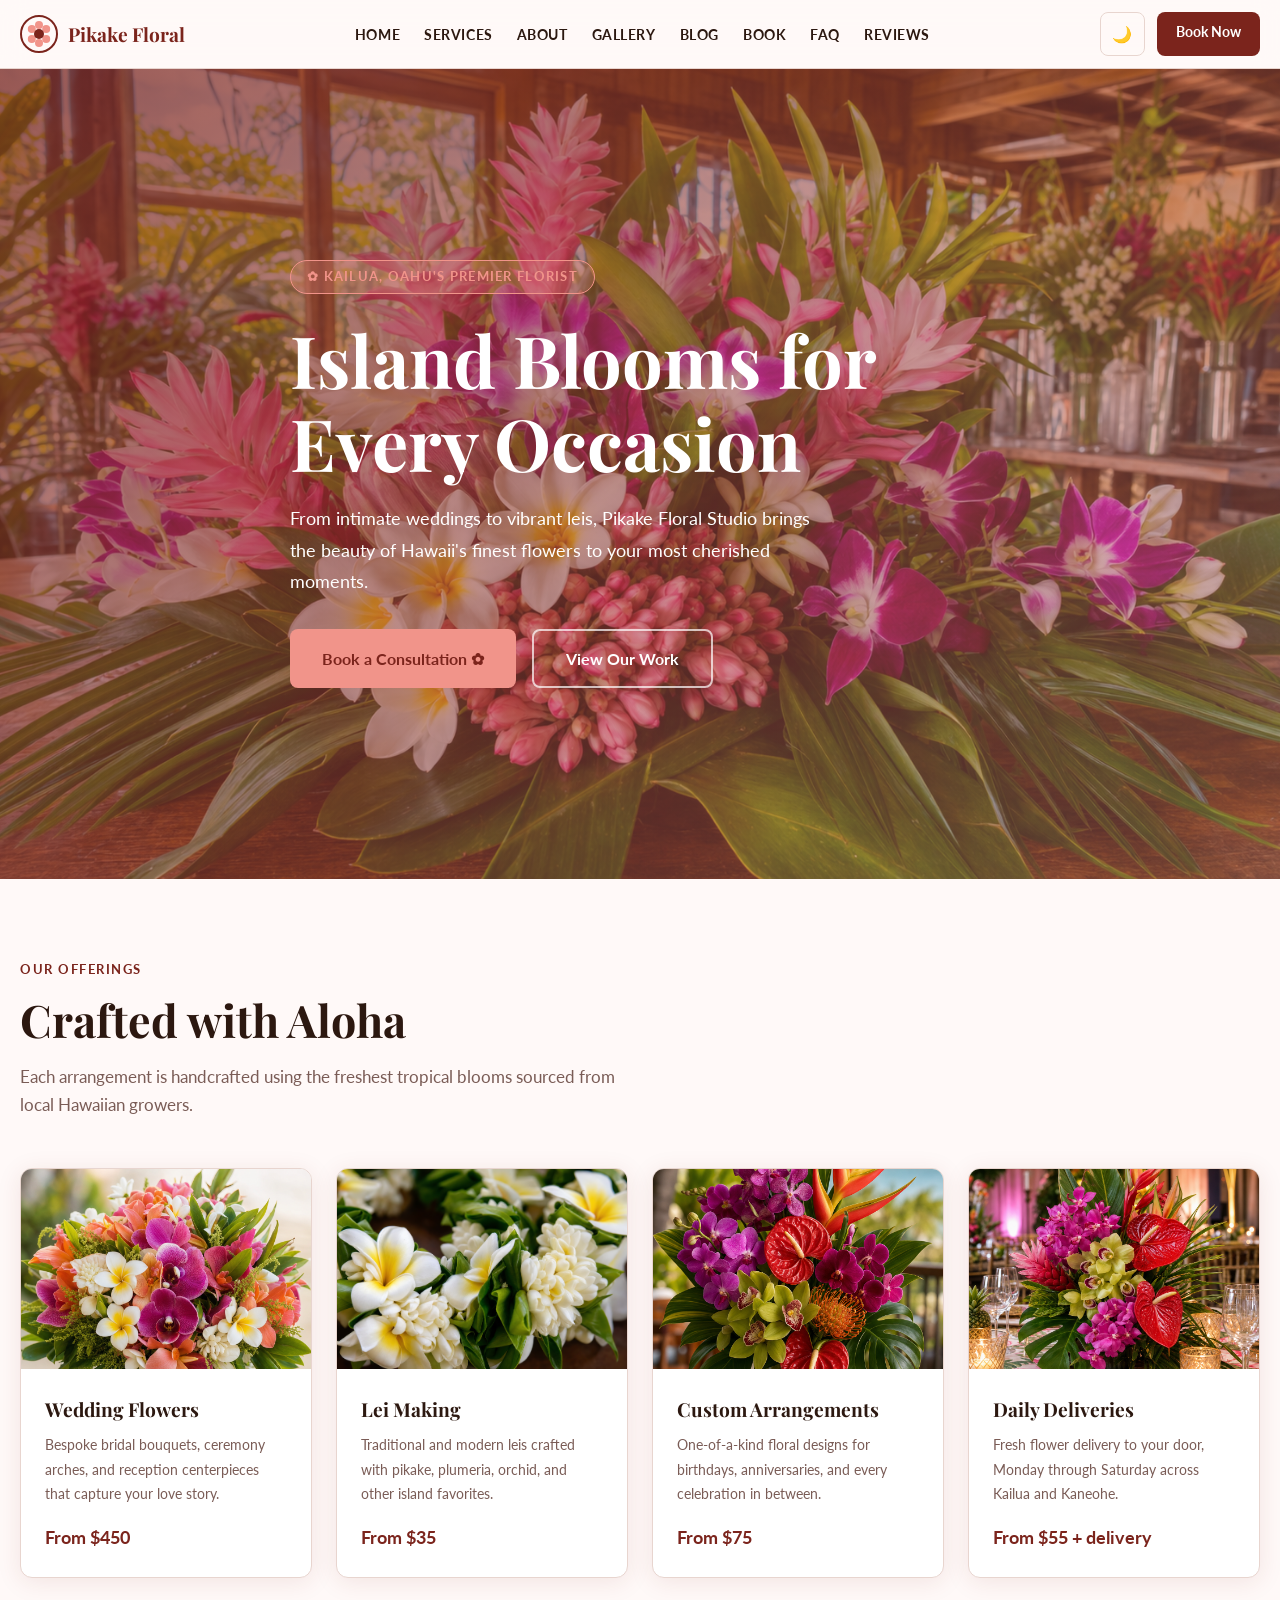
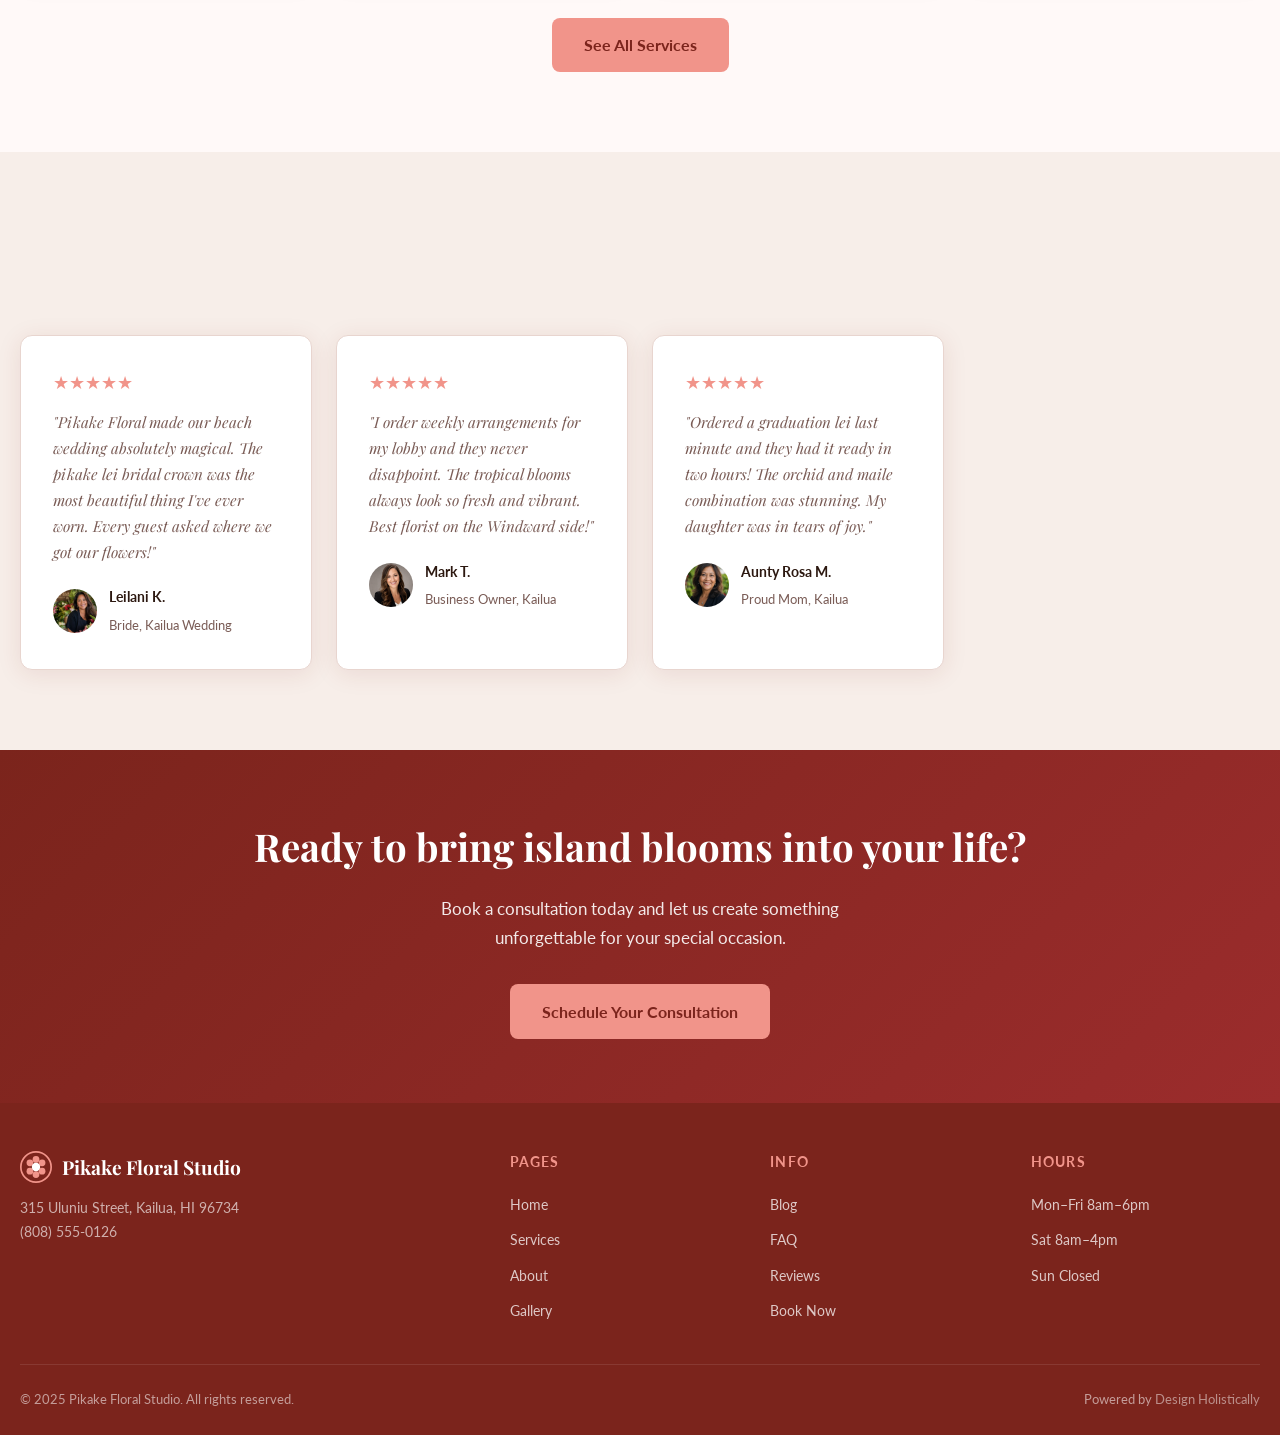
==== commit 2d03e891: "feat: replace all picsum placeholders with AI-generated photorealistic images" ====
--- a/index.html
+++ b/index.html
@@ -10,6 +10,10 @@
 <meta property="og:type" content="website">
 <link rel="stylesheet" href="css/style.css">
 <script type="application/ld+json">{"@context":"https://schema.org","@type":"LocalBusiness","name":"Pikake Floral Studio","description":"Island blooms for every occasion","telephone":"(808) 555-0126","address":{"@type":"PostalAddress","streetAddress":"315 Uluniu Street","addressLocality":"Kailua","addressRegion":"HI","postalCode":"96734"},"url":"https://pikakefloralstudio.com","image":"images/hero.png","priceRange":"$$"}</script>
+  <link rel="icon" type="image/x-icon" href="images/favicon.ico">
+  <link rel="icon" type="image/png" sizes="32x32" href="images/favicon-32x32.png">
+  <link rel="icon" type="image/png" sizes="16x16" href="images/favicon-16x16.png">
+  <link rel="apple-touch-icon" sizes="180x180" href="images/apple-touch-icon.png">
 </head>
 <body>
 <header class="site-header">
--- a/css/style.css
+++ b/css/style.css
@@ -227,3 +227,8 @@
 .page-hero p { font-size: 1.05rem; opacity: 0.85; max-width: 560px; }
 .breadcrumb { font-size: 0.85rem; opacity: 0.7; margin-bottom: 1rem; }
 .breadcrumb a { color: rgba(255,255,255,0.8); }
+
+.hero h1, .hero p, .hero-content, .hero .eyebrow-label, .hero .tag { color: #fff !important; }
+
+[data-theme="dark"] .hero { background: transparent !important; }
+[data-theme="dark"] .hero-bg img { opacity: 1 !important; }
